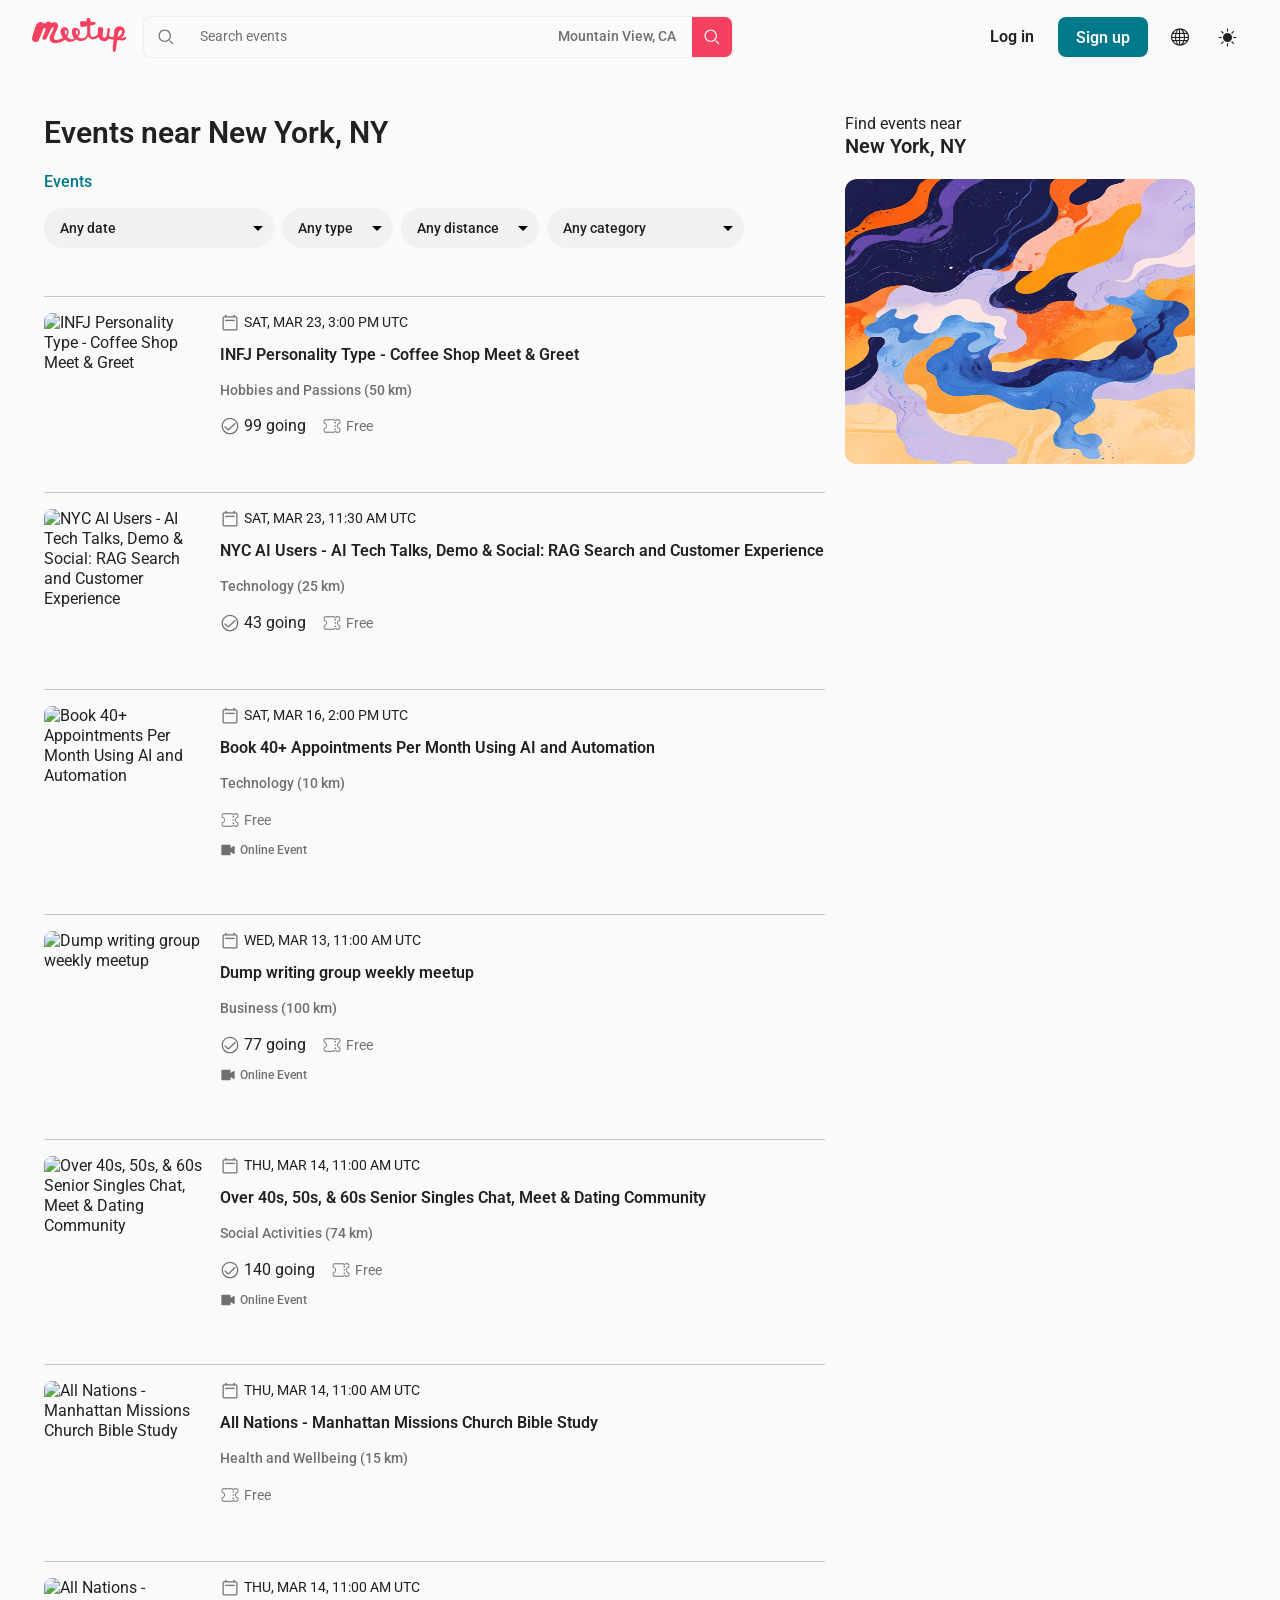
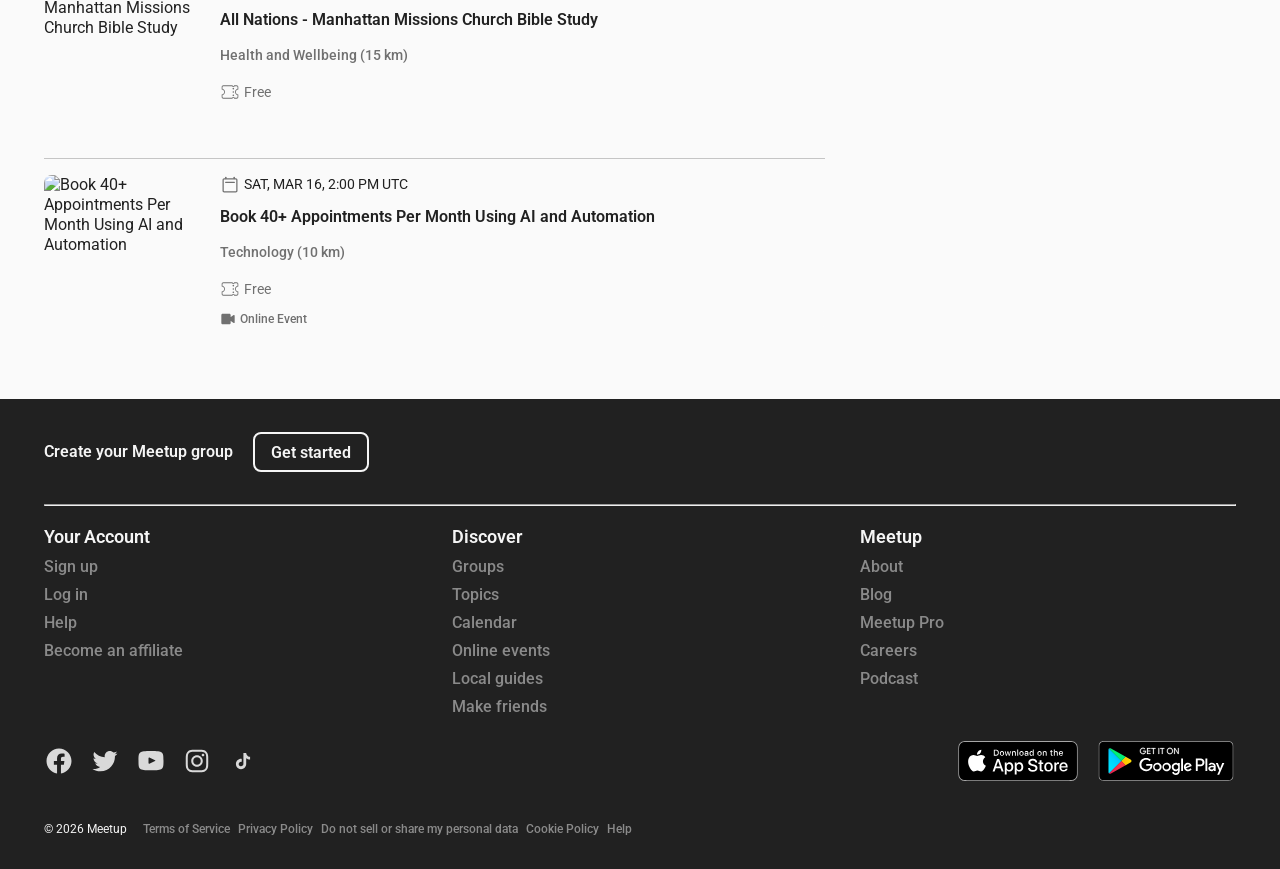
==== events-near.html @ 13c6bc83 "add: Добавление секций и рефакторинг всего проекта" ====
<!DOCTYPE html>
<html lang="en">

<head>
  <meta charset="UTF-8">
  <meta name="viewport" content="width=device-width, initial-scale=1.0">

  <!-- <script src="./scripts/smooth-scroll.js" defer></script> -->
  <script>
    document.querySelector("html").setAttribute("data-theme", localStorage.getItem("theme") || "light");
  </script>

  <script type="module" src="./scripts/theme-toggle.js" defer></script>
  <!-- <script type="module" src="./scripts/log-to-page.js" defer></script> -->

  <script src="./scripts/nav.js" defer></script>
  <!-- <script src="./scripts/timer.js" defer></script> -->
  <script type="module" src="./scripts/events-near.js" defer></script>

  <title>Meetup</title>
  <link rel="icon" href="./favicon.ico">
  <link rel="stylesheet" href="https://cdn.jsdelivr.net/npm/bootstrap-icons@1.13.1/font/bootstrap-icons.min.css">
  <link href="./styles/styles.css" rel="stylesheet">
</head>

<body class="text-base">
  <div class="base-layout">

    <!-- <div class="sidebar"></div> -->

    <header>
      <div class="content">
        <div class="header-grid">

          <!-- LOGO -->
          <div class="header-logo">
            <a href="./index.html" class="inline-flex items-center">
              <img src="./assets/images/meetup-logo.svg" alt="Logo">
            </a>
          </div>

          <!-- SEARCH -->
          <div class="header-search">
            <div class="search-bar flex items-center justify-between bg-elevated rounded-lg gap-4 w-full ml-0">
              <div class="flex items-center gap-2 flex-1 pl-3">
                <svg class="text-muted" width="20" height="20" viewBox="0 0 20 20" fill="currentColor" xmlns="http://www.w3.org/2000/svg">
                  <path fill-rule="evenodd" clip-rule="evenodd" d="M13.75 8.75C13.75 11.5114 11.5114 13.75 8.75 13.75C5.98857 13.75 3.75 11.5114 3.75 8.75C3.75 5.98857 5.98857 3.75 8.75 3.75C11.5114 3.75 13.75 5.98857 13.75 8.75ZM15 8.75C15 12.2017 12.2017 15 8.75 15C5.29822 15 2.5 12.2017 2.5 8.75C2.5 5.29822 5.29822 2.5 8.75 2.5C12.2017 2.5 15 5.29822 15 8.75ZM13.7247 14.6086L13.2973 14.1812C13.6173 13.9131 13.9131 13.6173 14.1812 13.2973L14.6086 13.7247L17.1086 16.2247C17.3527 16.4688 17.3527 16.8645 17.1086 17.1086C16.8645 17.3527 16.4688 17.3527 16.2247 17.1086L13.7247 14.6086Z" fill="currentColor"></path>
                </svg>

                <input type="text" placeholder="Search events" class="search-input flex-1 bg-transparent outline-none text-sm">
              </div>

              <div class="flex items-center gap-4">
                <span class="text-sm font-medium text-muted pl-3">
                  Mountain View, CA
                </span>

                <button id="search-btn" class="btn btn-secondary flex items-center gap-1">
                  <svg class="text-light" width="20" height="20" viewBox="0 0 20 20" fill="currentColor" xmlns="http://www.w3.org/2000/svg">
                    <path fill-rule="evenodd" clip-rule="evenodd" d="M13.75 8.75C13.75 11.5114 11.5114 13.75 8.75 13.75C5.98857 13.75 3.75 11.5114 3.75 8.75C3.75 5.98857 5.98857 3.75 8.75 3.75C11.5114 3.75 13.75 5.98857 13.75 8.75ZM15 8.75C15 12.2017 12.2017 15 8.75 15C5.29822 15 2.5 12.2017 2.5 8.75C2.5 5.29822 5.29822 2.5 8.75 2.5C12.2017 2.5 15 5.29822 15 8.75ZM13.7247 14.6086L13.2973 14.1812C13.6173 13.9131 13.9131 13.6173 14.1812 13.2973L14.6086 13.7247L17.1086 16.2247C17.3527 16.4688 17.3527 16.8645 17.1086 17.1086C16.8645 17.3527 16.4688 17.3527 16.2247 17.1086L13.7247 14.6086Z" fill="currentColor"></path>
                  </svg>
                </button>
              </div>
            </div>
          </div>

          <!-- ACTIONS (nav НЕ тронут) -->
          <div class="header-actions flex items-center justify-end gap-1">
            <nav>
              <ul>
                <!-- Навигация рендерится тут динамически -->
              </ul>
            </nav>
            <button class="btn btn-ghost"><i class="bi bi-globe text-lg"></i></button>
            <button id="theme-toggle" class="btn btn-ghost"></button>
          </div>

        </div>
      </div>
    </header>

    <main>
      <section id="events-filters" class="container flex my-10 gap-5">

        <div class="flex-2 relative">
          <h2 class="mb-5">Events near New York, NY</h2>
          <a href="#" class="link text-muted mb-4 inline-block">Events</a>
          <div id="filters-container">
            <div id="filters" class="filters absolute"></div>
          </div>
          <div class="events" id="events-near-list"></div>
        </div>

        <div id="map" class="flex-1">
          <span>Find events near</span>
          <h4 class="mb-5">New York, NY</h4>
          <img src="./assets/images/abstract.png" alt="">
        </div>
      </section>
    </main>

    <footer class="footer">
      <div class="container">
        <div class="heading flex items-center w-full gap-5 mb-8">
          <h6 class="text-light nowrap">Create your Meetup group</h6>
          <button class="btn btn-bordered btn-bordered-light px-4">Get started</button>
        </div>
        <hr />
        <div class="footer-top content justify-between items-start mt-5">
          <div class="footer-columns content gap-8 flex-1">
            <div class="footer-column">
              <h5 class="text-light font-semibold mb-2">Your Account</h5>
              <ul class="footer-links">
                <li><a href="#" class="link text-muted">Sign up</a></li>
                <li><a href="#" class="link text-muted">Log in</a></li>
                <li><a href="#" class="link text-muted">Help</a></li>
                <li><a href="#" class="link text-muted">Become an affiliate</a></li>
              </ul>
            </div>
            <div class="footer-column">
              <h5 class="text-light font-semibold mb-2">Discover</h5>
              <ul class="footer-links">
                <li><a href="#" class="link text-muted">Groups</a></li>
                <li><a href="#" class="link text-muted">Topics</a></li>
                <li><a href="#" class="link text-muted">Calendar</a></li>
                <li><a href="#" class="link text-muted">Online events</a></li>
                <li><a href="#" class="link text-muted">Local guides</a></li>
                <li><a href="#" class="link text-muted">Make friends</a></li>
              </ul>
            </div>
            <div class="footer-column">
              <h5 class="text-light font-semibold mb-2">Meetup</h5>
              <ul class="footer-links">
                <li><a href="#" class="link text-muted">About</a></li>
                <li><a href="#" class="link text-muted">Blog</a></li>
                <li><a href="#" class="link text-muted">Meetup Pro</a></li>
                <li><a href="#" class="link text-muted">Careers</a></li>
                <li><a href="#" class="link text-muted">Podcast</a></li>
              </ul>
            </div>
          </div>
        </div>

        <div class="footer-middle content justify-between items-center gap-4 pt-6 pb-6">
          <div class="social-links flex items-center gap-4">
            <a href="#" class="link text-muted"><img src="./assets/icons/facebook.svg" alt="Facebook" class="social-icon"></a>
            <a href="#" class="link text-muted"><img src="./assets/icons/twitter.svg" alt="Twitter" class="social-icon"></a>
            <a href="#" class="link text-muted"><img src="./assets/icons/youtube.svg" alt="Youtube" class="social-icon"></a>
            <a href="#" class="link text-muted"><img src="./assets/icons/instagram.svg" alt="Instagram" class="social-icon"></a>
            <a href="#" class="link text-muted"><img src="./assets/icons/tiktok.svg" alt="TikTok" class="social-icon"></a>
          </div>
          <div class="app-stores flex items-center gap-2">
            <a href="#" class="app-store-btn">
              <img src="./assets/icons/app-store.svg" alt="Download on the App Store" class="app-icon">
            </a>
            <a href="#" class="app-store-btn">
              <img src="./assets/icons/google-play.svg" alt="Get it on Google Play" class="app-icon">
            </a>
          </div>
        </div>

        <div class="footer-bottom content items-center text-xs pt-4 gap-4">
          <span class="text-light">&copy; 2026 Meetup</span>
          <div class="footer-bottom-links flex items-center gap-2">
            <a href="#" class="link text-muted">Terms of Service</a>
            <a href="#" class="link text-muted">Privacy Policy</a>
            <a href="#" class="link text-muted">Do not sell or share my personal data</a>
            <a href="#" class="link text-muted">Cookie Policy</a>
            <a href="#" class="link text-muted">Help</a>
          </div>
        </div>
      </div>
    </footer>
  </div>
</body>

</html>
---- styles/styles.css ----
/* ===== Base imports ===== */
@import url('globals.css');
@import url('fonts.css');
@import url('utilities.css');
@import url('buttons.css');
@import url('prose.css');

/* ===== Links ===== */
.link {
  color: var(--color-primary);
  text-decoration: none;
  font-weight: 500;
}

.link:hover {
  text-decoration: underline;
}

/* ===== Header layout ===== */
.header-grid {
  display: grid;
  grid-template-columns: auto 1fr auto;
  grid-template-areas: 'logo search actions';
  align-items: center;
  gap: 1rem;
  width: 100%;
}

.header-logo {
  grid-area: logo;
}

.header-search {
  grid-area: search;
  min-width: 0;
}

.header-actions {
  grid-area: actions;
  display: flex;
  align-items: center;
  gap: 0.5rem;
}

/* ====== Forms ===== */
form {
  display: flex;
  flex-direction: column;
  gap: 0.5rem;
}

form.hidden {
  display: none;
}

label {
  position: relative;
}

label > .required-star {
  position: absolute;
  right: 0.75rem;
  top: 0.5rem;
}

input[type='text'],
input[type='email'],
input[type='tel'],
input[type='password'] {
  padding: 0.5rem 2.5rem 0.5rem 1rem;
  min-height: 2.5rem;
  border: 0;
  outline: none;
  width: 100%;
  background: var(--color-elevated);
  color: var(--color-text);
  font-size: var(--font-sm);
  font-family: inherit;
  font-feature-settings: inherit;
}

input::placeholder {
  color: var(--color-text-muted);
}

/* ===== Search bar ===== */
.search-bar {
  border: 1px solid var(--color-bg-accent);
  border-radius: 0.5rem;
  min-height: 2.5rem;
  overflow: hidden;
  max-width: 590px;
  margin-right: auto;
  background-color: var(--color-bg);
}

.search-input::placeholder {
  color: var(--color-text-muted);
}

#search-btn {
  border-radius: 0;
}

/* ====== Events grid ====== */
.events {
  display: grid;
  grid-template-columns: repeat(4, 1fr);
  gap: 2.25rem;
}

.event {
  position: relative;
  display: flex;
  flex-direction: column;
  gap: 0.75rem;
  padding-bottom: 2rem;
}

.event img {
  width: 100%;
  height: 152px;
  object-fit: cover;
  border-radius: 0.5rem;
}

.event .badge {
  position: absolute;
  top: 0.5rem;
  left: 0.5rem;
  display: flex;
  gap: 0.25rem;
  padding: 0.25rem 0.5rem;
  background-color: var(--color-bg);
  border-radius: 0.25rem;
}

.event-info {
  display: flex;
  flex-direction: column;
  gap: 0.5rem;
}

#map img {
  width: 350px;
  height: 285px;
  border-radius: 0.75rem;
}

/* ===== Events filters (events-near page) ===== */
select {
  border: 0;
  border-radius: 9999px;
  padding: 0 2.5rem 0 1rem;
  min-height: 2.5rem;
  min-width: 2.5rem;
  font-size: var(--font-sm);
  font-weight: 500;
  font-family: inherit;
  background-color: var(--color-bg-lite);
  color: var(--color-accent);
  appearance: none;
  background-image: url('/assets/icons/arrow-drop-down.svg');
  background-repeat: no-repeat;
  background-position: right 0.25rem center;
  cursor: pointer;
}

#filters-container {
  position: relative;
  min-height: 3.5rem;
  margin-bottom: 2rem;
  overflow-x: auto;
}

#events-filters #filters {
  display: flex;
  gap: 0.5rem;
  margin-bottom: 2rem;
  flex-wrap: nowrap;
  -webkit-overflow-scrolling: touch;
}

/* Events list inside filters page */
#events-filters .events {
  grid-template-columns: 1fr;
  gap: 1.5rem;
}

#events-filters .event {
  flex-direction: row;
  gap: 1rem;
  padding-top: 1rem;
  padding-bottom: 2rem;
  border-top: 1px solid #c5c5c5;
}

#events-filters .event img {
  max-width: 160px;
  max-height: 100px;
}

#events-filters .event-info {
  display: flex;
  flex-direction: column;
  flex: 1;
}

#events-filters .event-info h4 {
  order: -1;
}

#events-filters .event-info .time-date {
  order: -2;
  margin-bottom: 0.25rem;
}

#events-filters .event .badge {
  position: relative;
  top: 0;
  left: 0;
  padding: 0;
  margin-top: 0.25rem;
}

/* ===== Event metadata ===== */
.time-date {
  display: flex;
  align-items: center;
  gap: 0.25rem;
}

.attendees,
.ticket {
  display: flex;
  align-items: center;
  gap: 0.25rem;
  font-size: var(--font-sm);
  color: var(--color-text-muted);
}

.online-indicator {
  display: none;
  align-items: center;
  gap: 0.25rem;
  margin-bottom: 0.5rem;
  font-size: var(--font-xs);
  font-weight: 500;
  color: var(--color-text-muted);
}

/* ===== Icons ===== */
.icon-calendar,
.icon-check,
.icon-ticket,
.icon-cam {
  display: inline-block;
  background-repeat: no-repeat;
  background-position: center;
  background-size: contain;
}

.icon-calendar,
.icon-check,
.icon-ticket {
  width: 1.25rem;
  height: 1.25rem;
}

.icon-cam {
  width: 1rem;
  height: 1rem;
}

.icon-calendar {
  background-image: url('../assets/icons/calendar.svg');
}
.icon-check {
  background-image: url('../assets/icons/check.svg');
}
.icon-ticket {
  background-image: url('../assets/icons/ticket.svg');
}
.icon-cam {
  background-image: url('../assets/icons/cam.svg');
}

/* ===== Categories ===== */
#categories {
  display: grid;
  grid-template-columns: repeat(8, 1fr);
  gap: 1rem;
}

.category {
  display: flex;
  flex-direction: column;
  align-items: center;
  padding: 1.25rem;
  text-align: center;
  border-radius: 0.5rem;
  background-color: var(--color-bg-primary-lite);
  transition: transform 0.25s ease;
  cursor: pointer;
}

.category:hover {
  transform: translateY(-0.25rem);
}

.category-icon {
  width: 1.25rem;
  height: 1.25rem;
  margin-bottom: 0.5rem;
}

/* ===== Cities ===== */
#cities {
  display: grid;
  grid-template-columns: repeat(5, 1fr);
  gap: 2.5rem;
}

.city {
  display: flex;
  flex-direction: column;
  text-align: center;
}

.city img {
  border-radius: 50%;
  object-fit: cover;
  margin-bottom: 0.75rem;
  aspect-ratio: 1 / 1;
}

/* ===== Friendships ===== */
#friendships {
  display: grid;
  grid-template-columns: repeat(3, 1fr);
  gap: 2rem;
}

.friendship {
  display: flex;
  flex-direction: column;
  gap: 1rem;
}

.friendship img {
  width: 100%;
  height: 200px;
  object-fit: cover;
  border-radius: 0.5rem;
}

/* ===== Footer ===== */
.footer {
  background-color: var(--color-dark);
  /* color: var(--color-text-inverse); */
  padding: 2rem 0;
  border-top: 1px solid var(--color-bg-accent);
}

.footer-columns {
  display: grid;
  grid-template-columns: repeat(3, 1fr);
  gap: 2rem;
}

.footer-links {
  display: flex;
  flex-direction: column;
  gap: 0.5rem;
  list-style: none;
}

.footer-links a,
.footer-bottom-links a {
  color: var(--color-text-lite);
  transition: color 0.2s ease;
}

.footer-links a:hover {
  color: var(--color-primary);
}

/* ===== Responsive ===== */
@media (max-width: 1023px) {
  #map {
    display: none;
  }

  .events {
    grid-template-columns: repeat(3, 1fr);
  }

  #categories,
  #cities {
    grid-template-columns: repeat(4, 1fr);
  }
}

@media (max-width: 767px) {
  #hero {
    min-height: 0;
  }

  .container {
    padding: 0 2rem;
  }

  .header-grid {
    grid-template-columns: 1fr auto;
    grid-template-areas:
      'logo actions'
      'search search';
    row-gap: 0.75rem;
  }

  .search-bar {
    max-width: none;
    margin-right: 0;
  }

  .all-events-link {
    display: none;
  }

  .events {
    grid-template-columns: repeat(2, 1fr);
  }

  .event .badge {
    position: relative;
    top: 0;
    left: 0;
    padding: 0;
    margin-top: 0.25rem;
  }

  .event .ticket {
    display: none;
  }

  #friendships {
    grid-template-columns: repeat(2, 1fr);
  }

  .footer-bottom-links {
    display: none;
  }
}

@media (max-width: 640px) {
  .events {
    grid-template-columns: 1fr;
    gap: 1.5rem;
  }

  .event {
    flex-direction: row;
    gap: 1rem;
    padding-top: 1rem;
    padding-bottom: 2rem;
    border-top: 1px solid #c5c5c5;
  }

  .event img {
    max-width: 100px;
    max-height: 60px;
  }

  .event-info h4 {
    order: -1;
  }

  .event-info .time-date {
    order: -2;
    margin-bottom: 0.25rem;
  }

  #categories,
  #cities {
    grid-template-columns: repeat(2, 1fr);
  }

  #friendships {
    grid-template-columns: 1fr;
  }

  .footer {
    padding: 1.5rem 0;
  }
}
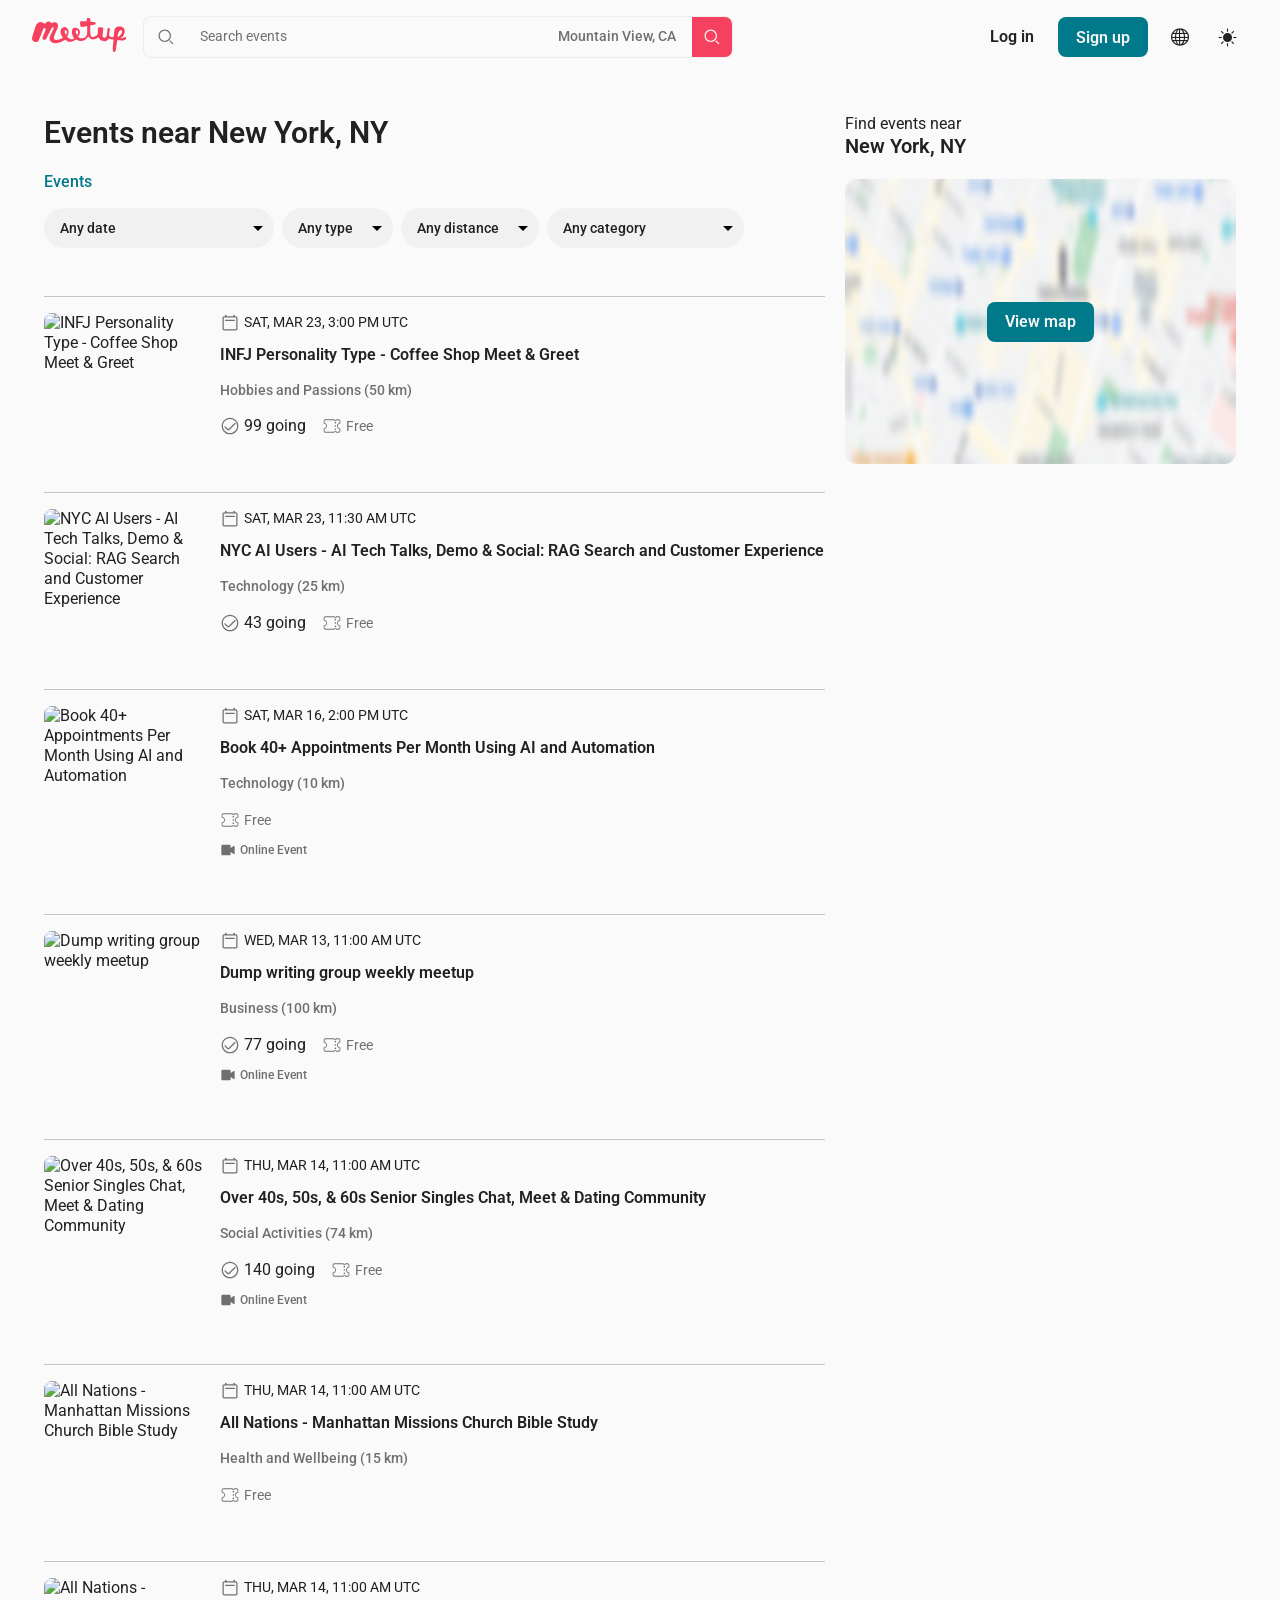
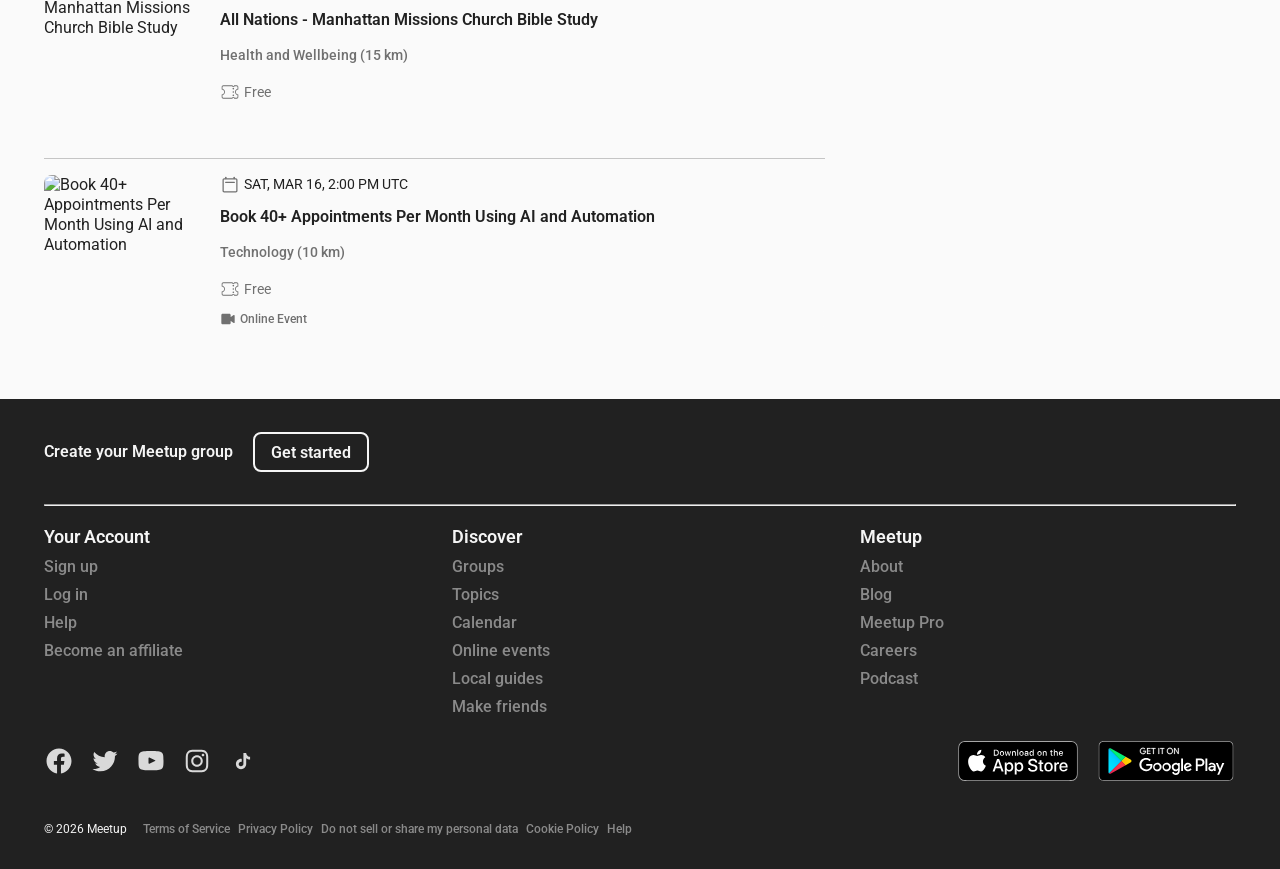
==== commit ab14dbea: "fix: Исправления стилей. Добавение карты" ====
--- a/events-near.html
+++ b/events-near.html
@@ -64,7 +64,7 @@
             </div>
           </div>
 
-          <!-- ACTIONS (nav НЕ тронут) -->
+          <!-- ACTIONS -->
           <div class="header-actions flex items-center justify-end gap-1">
             <nav>
               <ul>
@@ -94,7 +94,10 @@
         <div id="map" class="flex-1">
           <span>Find events near</span>
           <h4 class="mb-5">New York, NY</h4>
-          <img src="./assets/images/abstract.png" alt="">
+          <div class="flex items-center justify-center relative">
+            <img src="./assets/images/map.png" alt="">
+            <button class="absolute btn px-4">View map</button>
+          </div>
         </div>
       </section>
     </main>
--- a/styles/styles.css
+++ b/styles/styles.css
@@ -142,9 +142,10 @@
 }
 
 #map img {
-  width: 350px;
+  width: 100%;
   height: 285px;
   border-radius: 0.75rem;
+  object-fit: cover;
 }
 
 /* ===== Events filters (events-near page) ===== */
@@ -285,6 +286,13 @@
   background-image: url('../assets/icons/cam.svg');
 }
 
+/* ===== Join Meetup Section ===== */
+#join-meetup .content {
+  background-color: var(--color-bg-primary-lite);
+  padding: 2rem 3.5rem;
+  border-radius: 0.5rem;
+}
+
 /* ===== Categories ===== */
 #categories {
   display: grid;
@@ -480,6 +488,15 @@
     margin-bottom: 0.25rem;
   }
 
+  #join-meetup .container {
+    padding: 0;
+  }
+  #join-meetup .content {
+    flex-direction: column;
+    padding: 2rem;
+    border-radius: 0;
+  }
+
   #categories,
   #cities {
     grid-template-columns: repeat(2, 1fr);
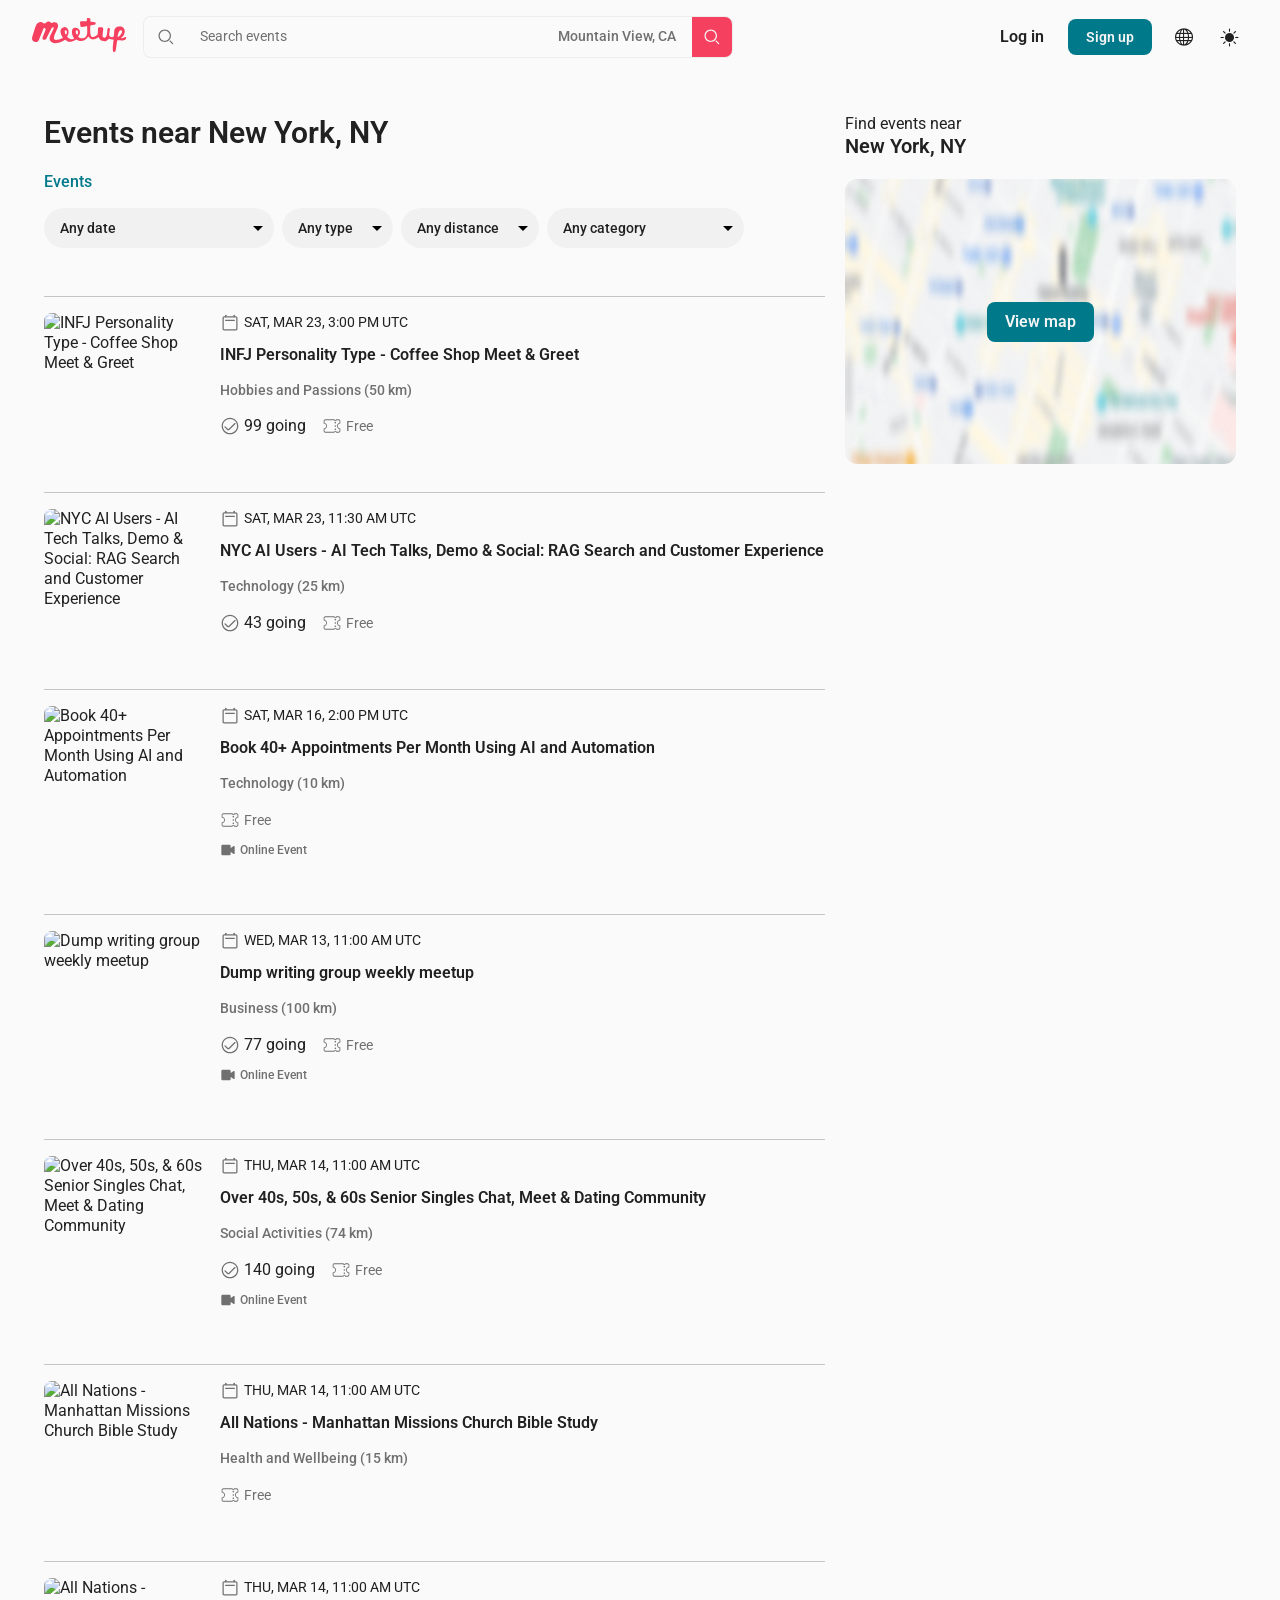
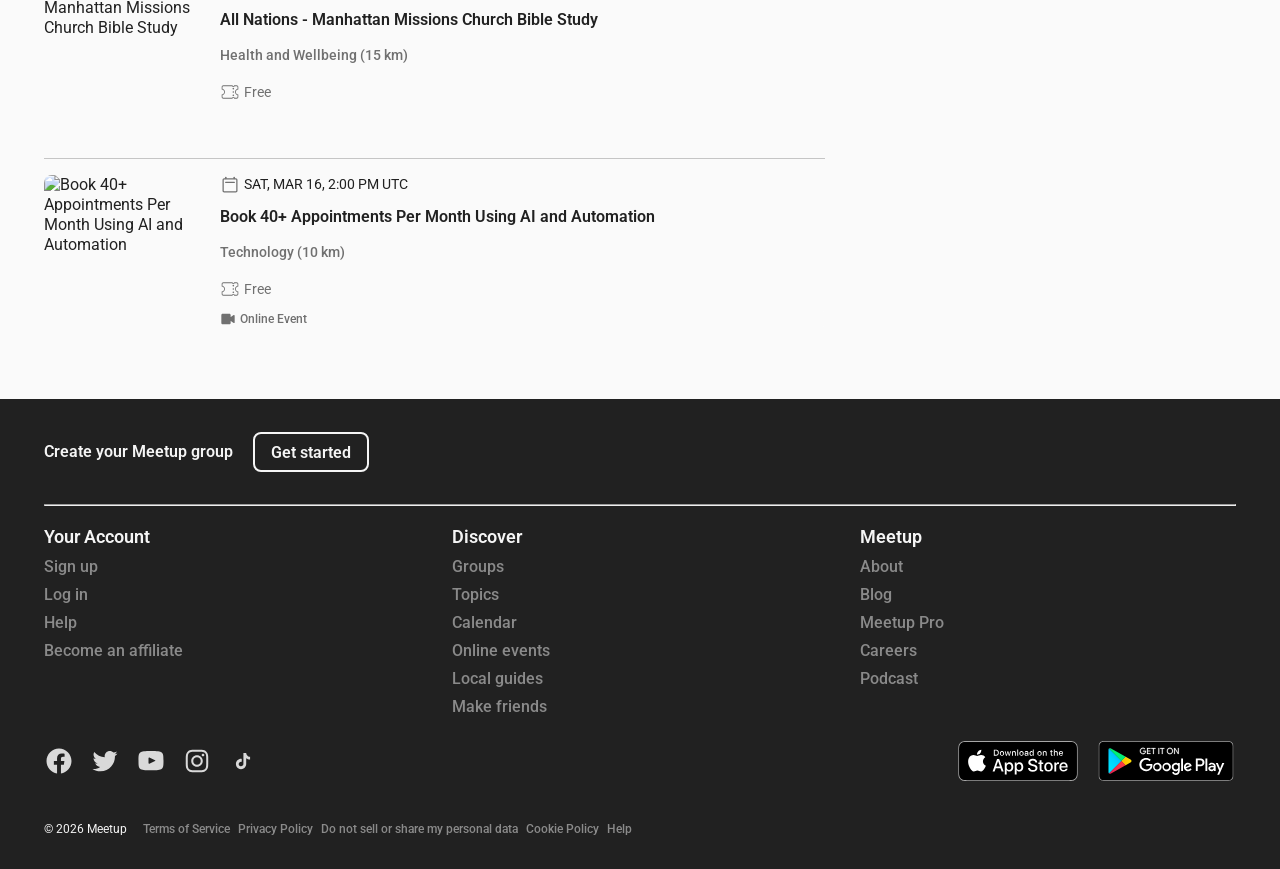
==== commit 10436085: "styles: Откорректированы  размеры кнопок в header" ====
--- a/events-near.html
+++ b/events-near.html
@@ -11,10 +11,8 @@
   </script>
 
   <script type="module" src="./scripts/theme-toggle.js" defer></script>
-  <!-- <script type="module" src="./scripts/log-to-page.js" defer></script> -->
 
   <script src="./scripts/nav.js" defer></script>
-  <!-- <script src="./scripts/timer.js" defer></script> -->
   <script type="module" src="./scripts/events-near.js" defer></script>
 
   <title>Meetup</title>
@@ -72,7 +70,7 @@
               </ul>
             </nav>
             <button class="btn btn-ghost"><i class="bi bi-globe text-lg"></i></button>
-            <button id="theme-toggle" class="btn btn-ghost"></button>
+            <button id="theme-toggle" class="btn btn-ghost btn-sm"></button>
           </div>
 
         </div>
--- a/styles/styles.css
+++ b/styles/styles.css
@@ -167,6 +167,11 @@
   cursor: pointer;
 }
 
+select option {
+  background-color: var(--color-bg);
+  color: var(--color-text);
+}
+
 #filters-container {
   position: relative;
   min-height: 3.5rem;
@@ -254,7 +259,9 @@
 .icon-calendar,
 .icon-check,
 .icon-ticket,
-.icon-cam {
+.icon-cam,
+.icon-plus,
+.icon-search {
   display: inline-block;
   background-repeat: no-repeat;
   background-position: center;
@@ -273,6 +280,16 @@
   height: 1rem;
 }
 
+.icon-plus {
+  width: 4rem;
+  height: 4rem;
+}
+
+.icon-search {
+  width: 4rem;
+  height: 4rem;
+}
+
 .icon-calendar {
   background-image: url('../assets/icons/calendar.svg');
 }
@@ -284,6 +301,12 @@
 }
 .icon-cam {
   background-image: url('../assets/icons/cam.svg');
+}
+.icon-search {
+  background-image: url('../assets/icons/search-bold.svg');
+}
+.icon-plus {
+  background-image: url('../assets/icons/plus-bold.svg');
 }
 
 /* ===== Join Meetup Section ===== */
@@ -329,6 +352,11 @@
   gap: 2.5rem;
 }
 
+#cities-on-meetup p,
+#friendships-on-meetup p {
+  max-width: 892px;
+}
+
 .city {
   display: flex;
   flex-direction: column;
@@ -394,7 +422,7 @@
 }
 
 /* ===== Responsive ===== */
-@media (max-width: 1023px) {
+@media (max-width: 1215px) {
   #map {
     display: none;
   }
@@ -502,6 +530,15 @@
     grid-template-columns: repeat(2, 1fr);
   }
 
+  #categories {
+    row-gap: 1rem;
+    column-gap: 2rem;
+  }
+
+  .category {
+    padding: 2rem 3rem;
+  }
+
   #friendships {
     grid-template-columns: 1fr;
   }
@@ -509,4 +546,8 @@
   .footer {
     padding: 1.5rem 0;
   }
-}
+
+  .app-stores {
+    display: none;
+  }
+}
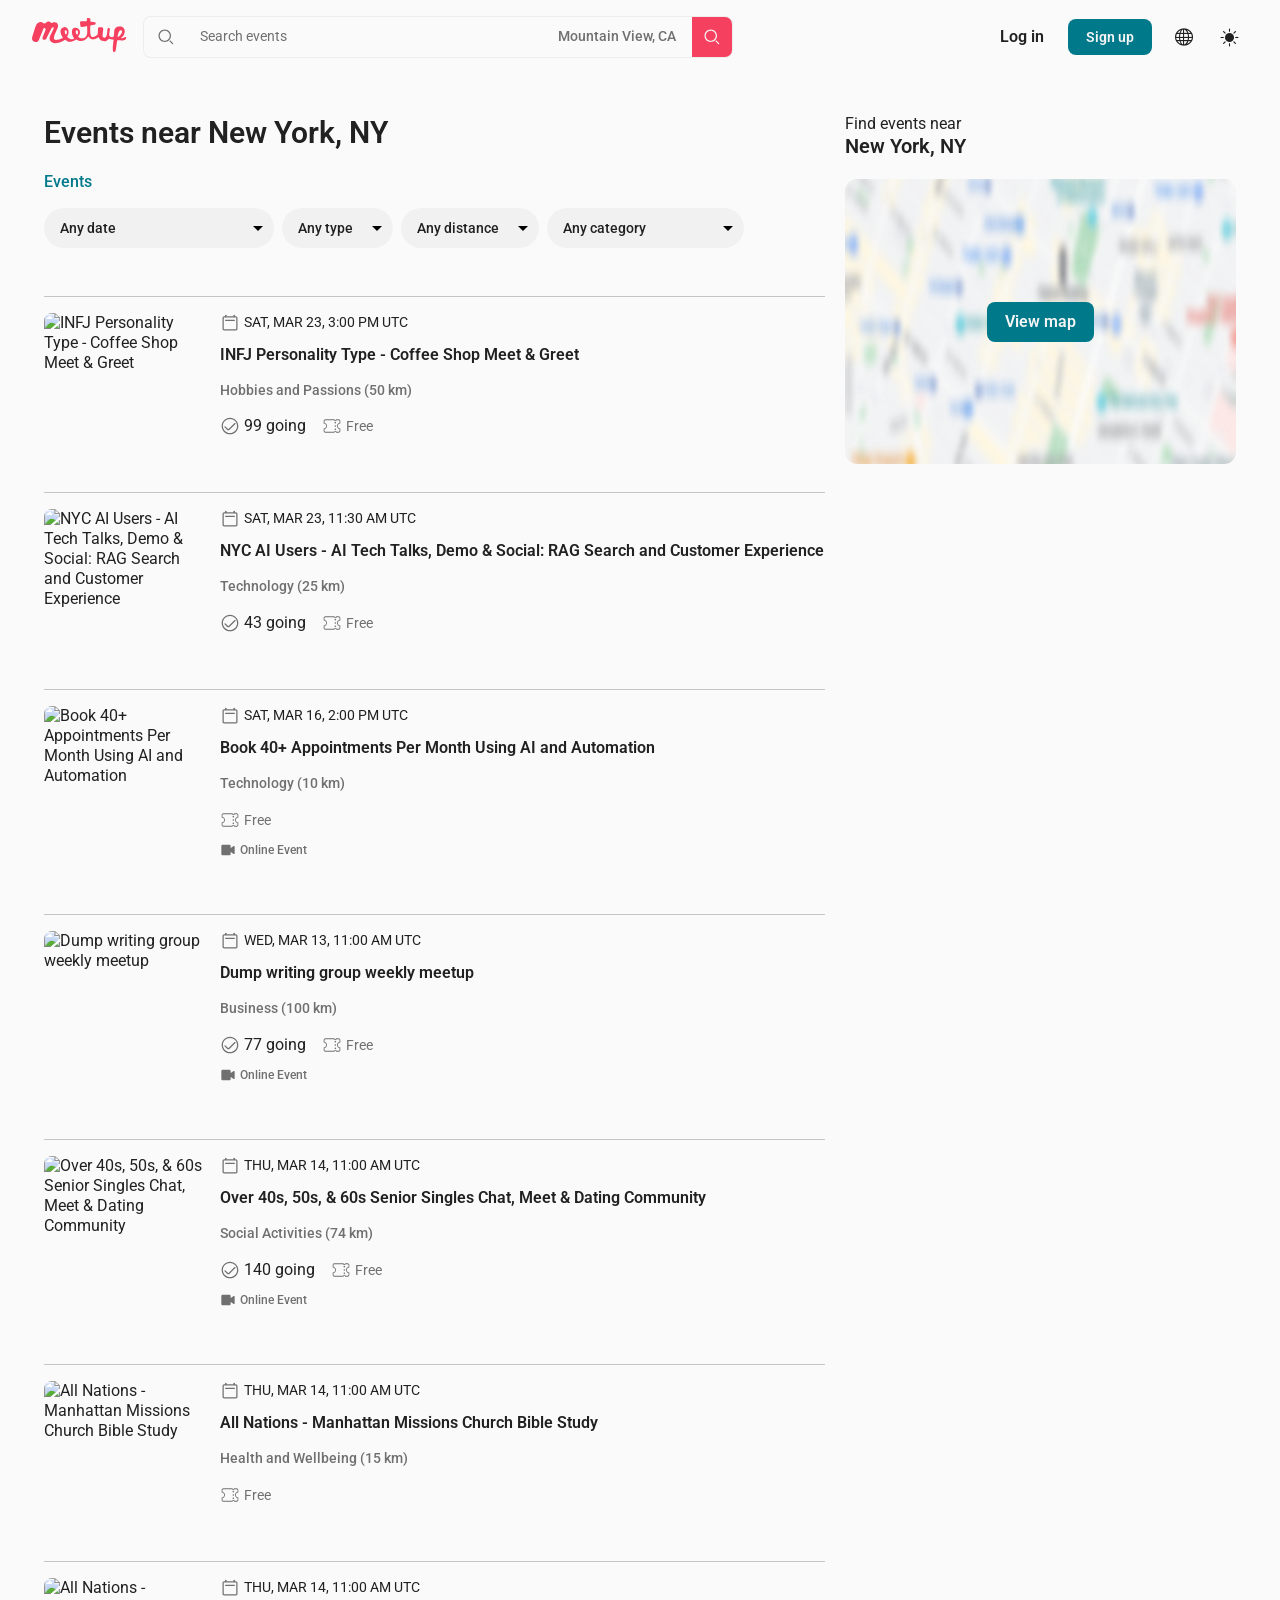
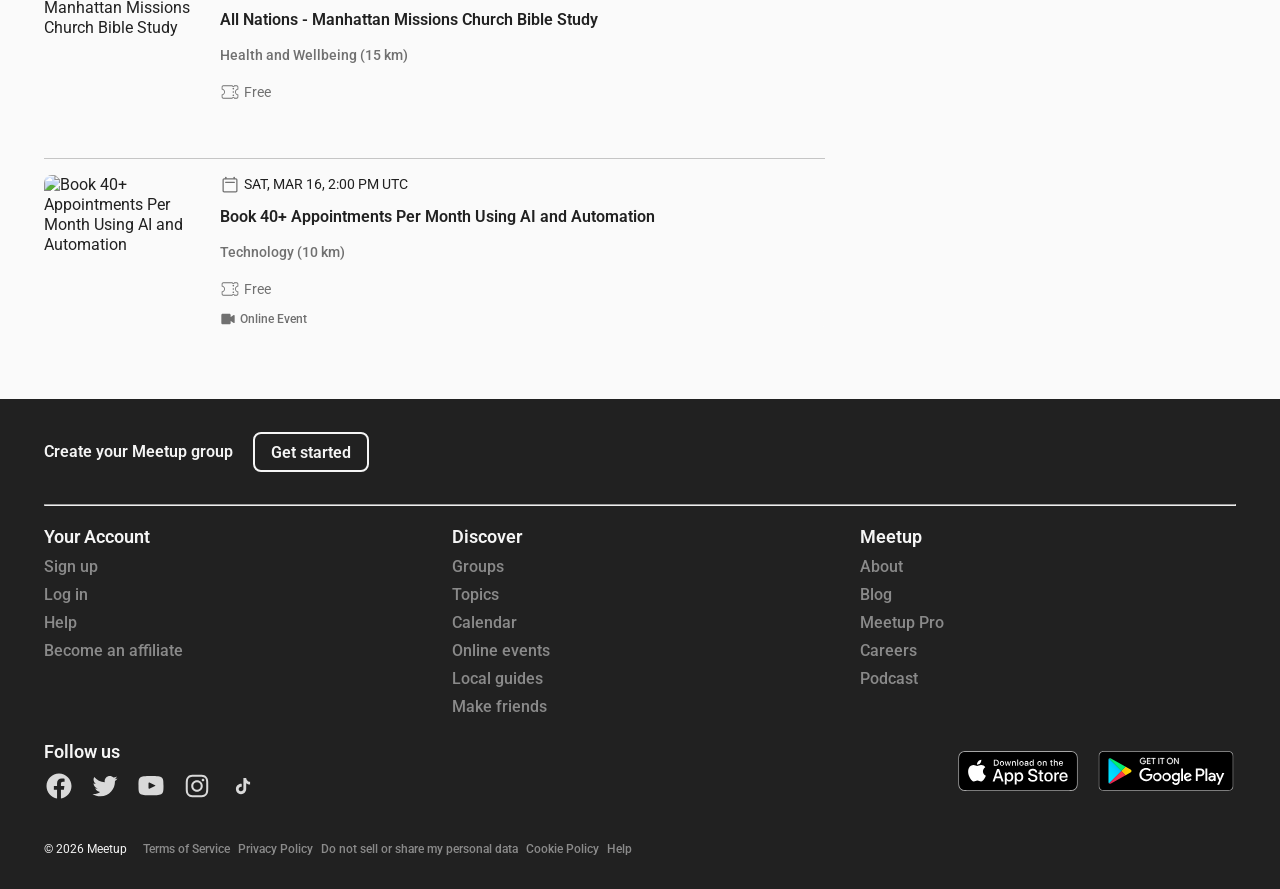
==== commit 21b59534: "ui: Доработан footer. Незначительно обновлены стили." ====
--- a/events-near.html
+++ b/events-near.html
@@ -142,13 +142,16 @@
           </div>
         </div>
 
-        <div class="footer-middle content justify-between items-center gap-4 pt-6 pb-6">
-          <div class="social-links flex items-center gap-4">
-            <a href="#" class="link text-muted"><img src="./assets/icons/facebook.svg" alt="Facebook" class="social-icon"></a>
-            <a href="#" class="link text-muted"><img src="./assets/icons/twitter.svg" alt="Twitter" class="social-icon"></a>
-            <a href="#" class="link text-muted"><img src="./assets/icons/youtube.svg" alt="Youtube" class="social-icon"></a>
-            <a href="#" class="link text-muted"><img src="./assets/icons/instagram.svg" alt="Instagram" class="social-icon"></a>
-            <a href="#" class="link text-muted"><img src="./assets/icons/tiktok.svg" alt="TikTok" class="social-icon"></a>
+        <div class="footer-middle content justify-between gap-4 pt-6 pb-6">
+          <div>
+            <h5 class="text-light font-semibold mb-2">Follow us</h5>
+            <div class="social-links flex items-center gap-4">
+              <a href="#" class="link text-muted"><img src="./assets/icons/facebook.svg" alt="Facebook" class="social-icon"></a>
+              <a href="#" class="link text-muted"><img src="./assets/icons/twitter.svg" alt="Twitter" class="social-icon"></a>
+              <a href="#" class="link text-muted"><img src="./assets/icons/youtube.svg" alt="Youtube" class="social-icon"></a>
+              <a href="#" class="link text-muted"><img src="./assets/icons/instagram.svg" alt="Instagram" class="social-icon"></a>
+              <a href="#" class="link text-muted"><img src="./assets/icons/tiktok.svg" alt="TikTok" class="social-icon"></a>
+            </div>
           </div>
           <div class="app-stores flex items-center gap-2">
             <a href="#" class="app-store-btn">
@@ -160,7 +163,7 @@
           </div>
         </div>
 
-        <div class="footer-bottom content items-center text-xs pt-4 gap-4">
+        <div class="footer-bottom content text-xs pt-4 gap-4">
           <span class="text-light">&copy; 2026 Meetup</span>
           <div class="footer-bottom-links flex items-center gap-2">
             <a href="#" class="link text-muted">Terms of Service</a>
--- a/styles/styles.css
+++ b/styles/styles.css
@@ -437,11 +437,12 @@
   }
 }
 
-@media (max-width: 767px) {
+@media (max-width: 1023px) {
   #hero {
     min-height: 0;
   }
-
+}
+@media (max-width: 767px) {
   .container {
     padding: 0 2rem;
   }
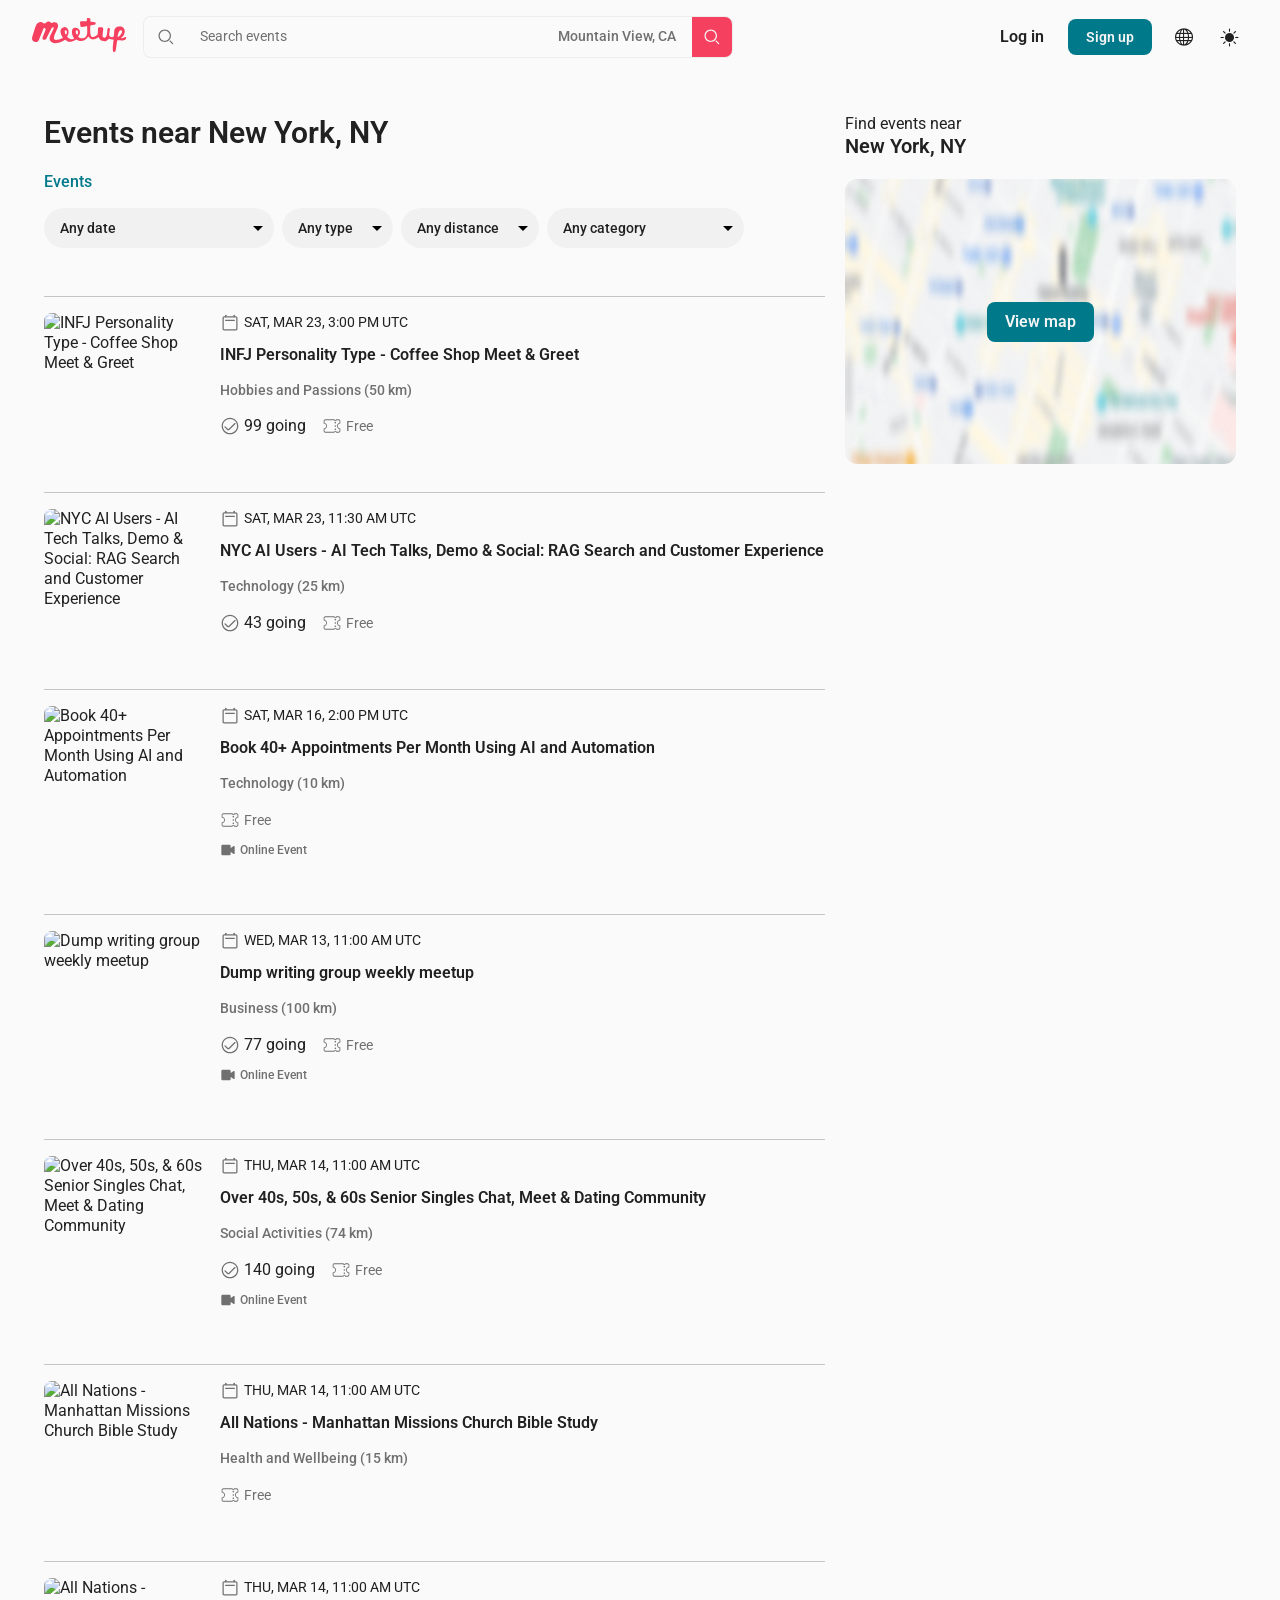
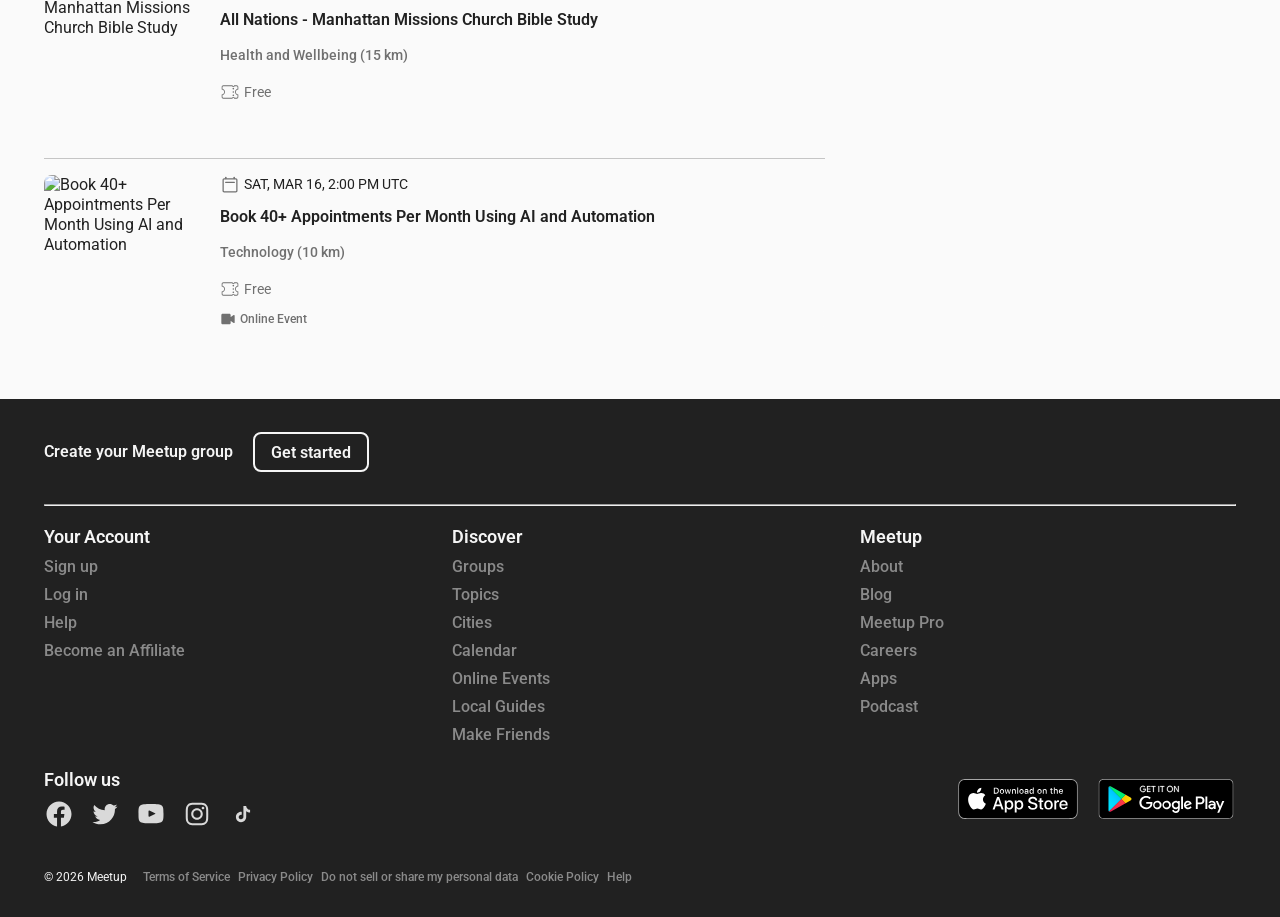
==== commit 2710d86d: "fix: Обновление ссылок" ====
--- a/events-near.html
+++ b/events-near.html
@@ -112,31 +112,33 @@
             <div class="footer-column">
               <h5 class="text-light font-semibold mb-2">Your Account</h5>
               <ul class="footer-links">
-                <li><a href="#" class="link text-muted">Sign up</a></li>
-                <li><a href="#" class="link text-muted">Log in</a></li>
-                <li><a href="#" class="link text-muted">Help</a></li>
-                <li><a href="#" class="link text-muted">Become an affiliate</a></li>
+                <li><a href="#join-meetup" class="link text-muted">Sign up</a></li>
+                <li><a href="#join-meetup" class="link text-muted">Log in</a></li>
+                <li><a href="#how-meetup-works" class="link text-muted">Help</a></li>
+                <li><a href="#how-meetup-works" class="link text-muted">Become an Affiliate</a></li>
               </ul>
             </div>
             <div class="footer-column">
               <h5 class="text-light font-semibold mb-2">Discover</h5>
               <ul class="footer-links">
-                <li><a href="#" class="link text-muted">Groups</a></li>
-                <li><a href="#" class="link text-muted">Topics</a></li>
-                <li><a href="#" class="link text-muted">Calendar</a></li>
-                <li><a href="#" class="link text-muted">Online events</a></li>
-                <li><a href="#" class="link text-muted">Local guides</a></li>
-                <li><a href="#" class="link text-muted">Make friends</a></li>
+                <li><a href="./index.html#events-near" class="link text-muted">Groups</a></li>
+                <li><a href="./index.html#top-categories" class="link text-muted">Topics</a></li>
+                <li><a href="./index.html#cities-on-meetup" class="link text-muted">Cities</a></li>
+                <li><a href="./events-near.html#events-near" class="link text-muted">Calendar</a></li>
+                <li><a href="./index.html#online-events" class="link text-muted">Online Events</a></li>
+                <li><a href="./index.html#cities-on-meetup" class="link text-muted">Local Guides</a></li>
+                <li><a href="./index.html#friendships-on-meetup" class="link text-muted">Make Friends</a></li>
               </ul>
             </div>
             <div class="footer-column">
               <h5 class="text-light font-semibold mb-2">Meetup</h5>
               <ul class="footer-links">
-                <li><a href="#" class="link text-muted">About</a></li>
-                <li><a href="#" class="link text-muted">Blog</a></li>
-                <li><a href="#" class="link text-muted">Meetup Pro</a></li>
-                <li><a href="#" class="link text-muted">Careers</a></li>
-                <li><a href="#" class="link text-muted">Podcast</a></li>
+                <li><a href="./index.html#hero" class="link text-muted">About</a></li>
+                <li><a href="./index.html#hero" class="link text-muted">Blog</a></li>
+                <li><a href="./index.html#how-meetup-works" class="link text-muted">Meetup Pro</a></li>
+                <li><a href="./index.html#hero" class="link text-muted">Careers</a></li>
+                <li><a href="#" class="link text-muted">Apps</a></li>
+                <li><a href="./index.html#hero" class="link text-muted">Podcast</a></li>
               </ul>
             </div>
           </div>
@@ -166,11 +168,11 @@
         <div class="footer-bottom content text-xs pt-4 gap-4">
           <span class="text-light">&copy; 2026 Meetup</span>
           <div class="footer-bottom-links flex items-center gap-2">
-            <a href="#" class="link text-muted">Terms of Service</a>
-            <a href="#" class="link text-muted">Privacy Policy</a>
-            <a href="#" class="link text-muted">Do not sell or share my personal data</a>
-            <a href="#" class="link text-muted">Cookie Policy</a>
-            <a href="#" class="link text-muted">Help</a>
+            <a href="./index.html#hero" class="link text-muted">Terms of Service</a>
+            <a href="./index.html#hero" class="link text-muted">Privacy Policy</a>
+            <a href="./index.html#hero" class="link text-muted">Do not sell or share my personal data</a>
+            <a href="./index.html#hero" class="link text-muted">Cookie Policy</a>
+            <a href="./index.html#how-meetup-works" class="link text-muted">Help</a>
           </div>
         </div>
       </div>
--- a/styles/styles.css
+++ b/styles/styles.css
@@ -422,7 +422,7 @@
 }
 
 /* ===== Responsive ===== */
-@media (max-width: 1215px) {
+@media (max-width: 1255px) {
   #map {
     display: none;
   }
@@ -503,6 +503,7 @@
     border-top: 1px solid #c5c5c5;
   }
 
+  #events-filters .event img,
   .event img {
     max-width: 100px;
     max-height: 60px;
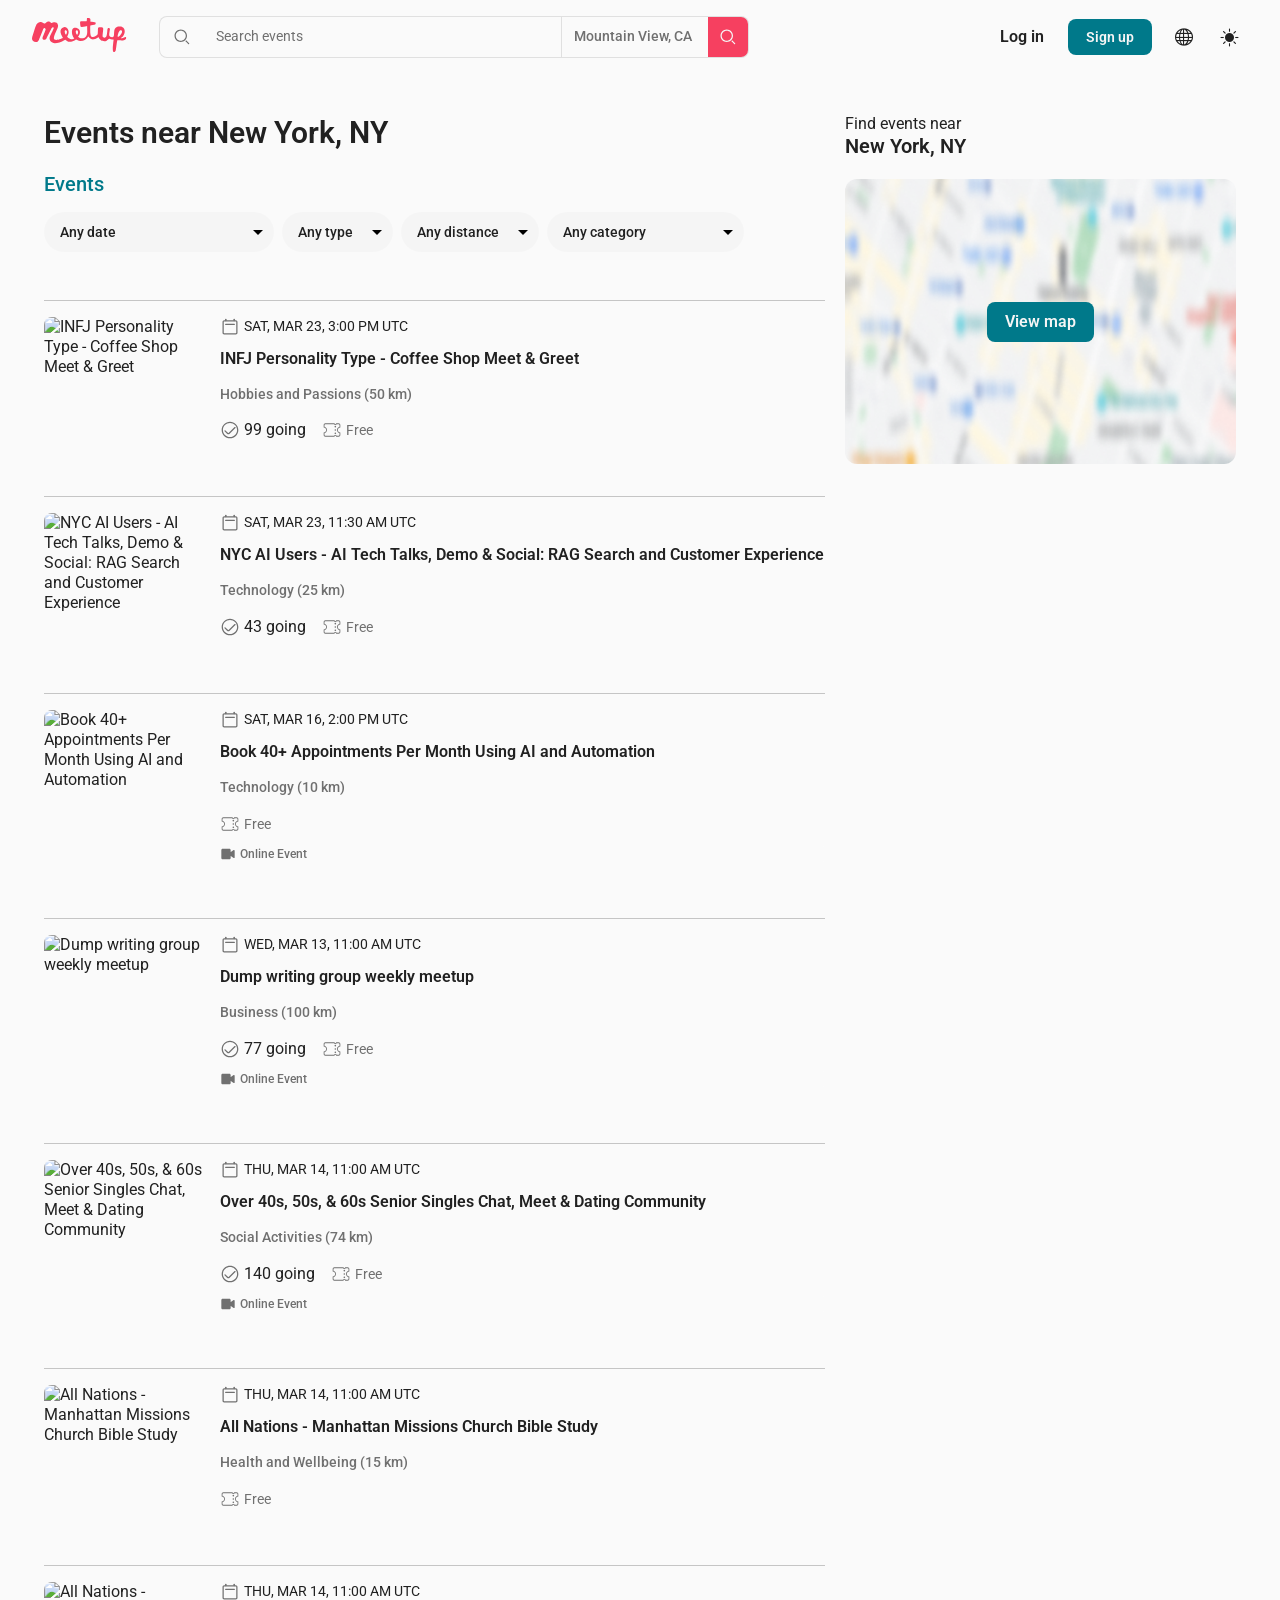
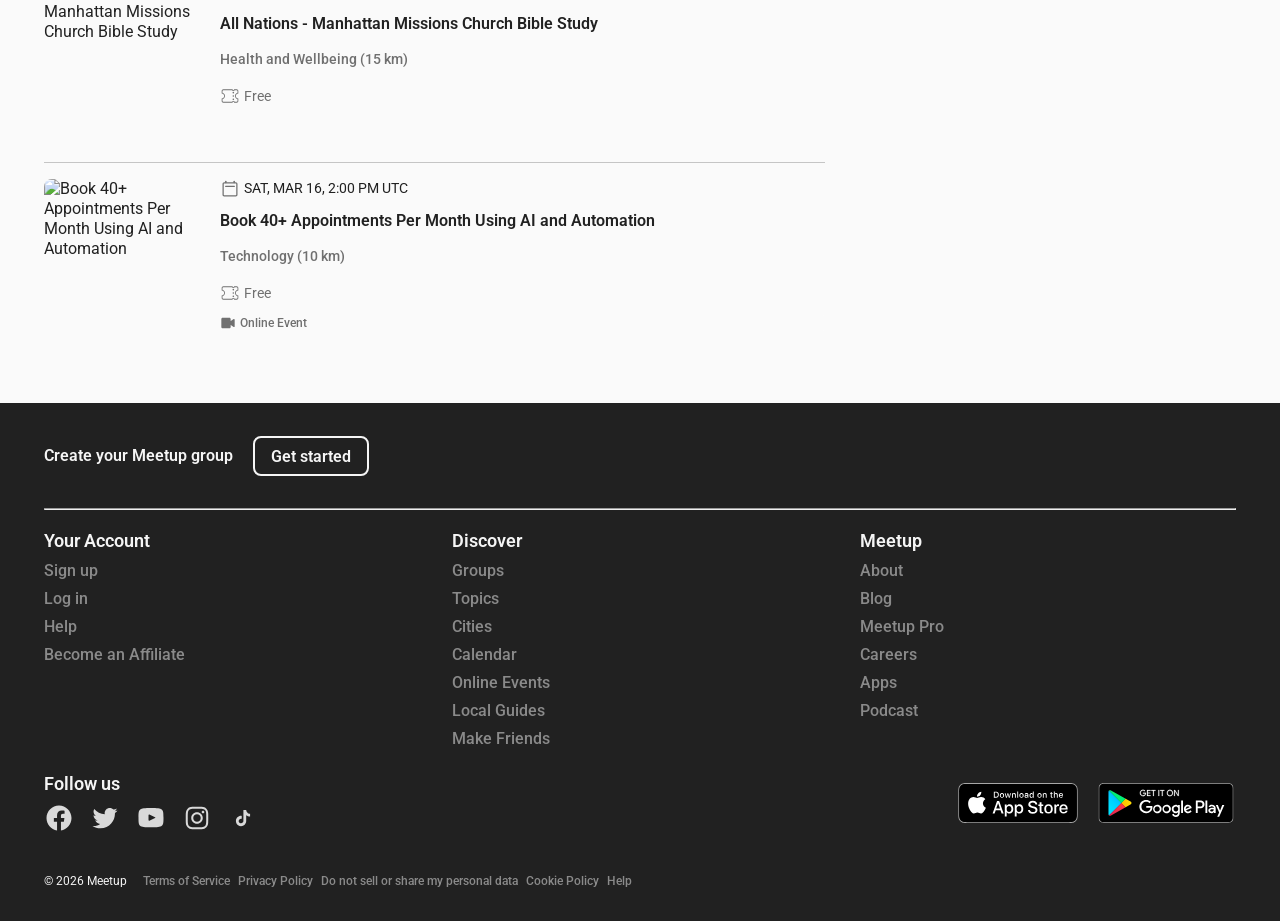
==== commit 8d397552: "styles: Незначительное изменение стилей. Добвлена гранца между элментами в search-bar" ====
--- a/events-near.html
+++ b/events-near.html
@@ -48,7 +48,7 @@
                 <input type="text" placeholder="Search events" class="search-input flex-1 bg-transparent outline-none text-sm">
               </div>
 
-              <div class="flex items-center gap-4">
+              <div id="location" class="flex items-center gap-4">
                 <span class="text-sm font-medium text-muted pl-3">
                   Mountain View, CA
                 </span>
@@ -82,7 +82,7 @@
 
         <div class="flex-2 relative">
           <h2 class="mb-5">Events near New York, NY</h2>
-          <a href="#" class="link text-muted mb-4 inline-block">Events</a>
+          <a href="#" class="link text-muted mb-4 text-xl">Events</a>
           <div id="filters-container">
             <div id="filters" class="filters absolute"></div>
           </div>
--- a/styles/styles.css
+++ b/styles/styles.css
@@ -14,6 +14,8 @@
 
 .link:hover {
   text-decoration: underline;
+  text-decoration-thickness: 2px;
+  text-underline-offset: 3px;
 }
 
 /* ===== Header layout ===== */
@@ -22,7 +24,7 @@
   grid-template-columns: auto 1fr auto;
   grid-template-areas: 'logo search actions';
   align-items: center;
-  gap: 1rem;
+  gap: 2rem;
   width: 100%;
 }
 
@@ -100,6 +102,10 @@
 
 #search-btn {
   border-radius: 0;
+}
+
+#location {
+  border-left: 1px solid var(--color-bg-accent);
 }
 
 /* ====== Events grid ====== */
@@ -422,7 +428,8 @@
 }
 
 /* ===== Responsive ===== */
-@media (max-width: 1255px) {
+/* default 1255, для демонстрации 1215 */
+@media (max-width: 1215px) {
   #map {
     display: none;
   }
@@ -509,12 +516,8 @@
     max-height: 60px;
   }
 
-  .event-info h4 {
+  .event-info .time-date {
     order: -1;
-  }
-
-  .event-info .time-date {
-    order: -2;
     margin-bottom: 0.25rem;
   }
 
